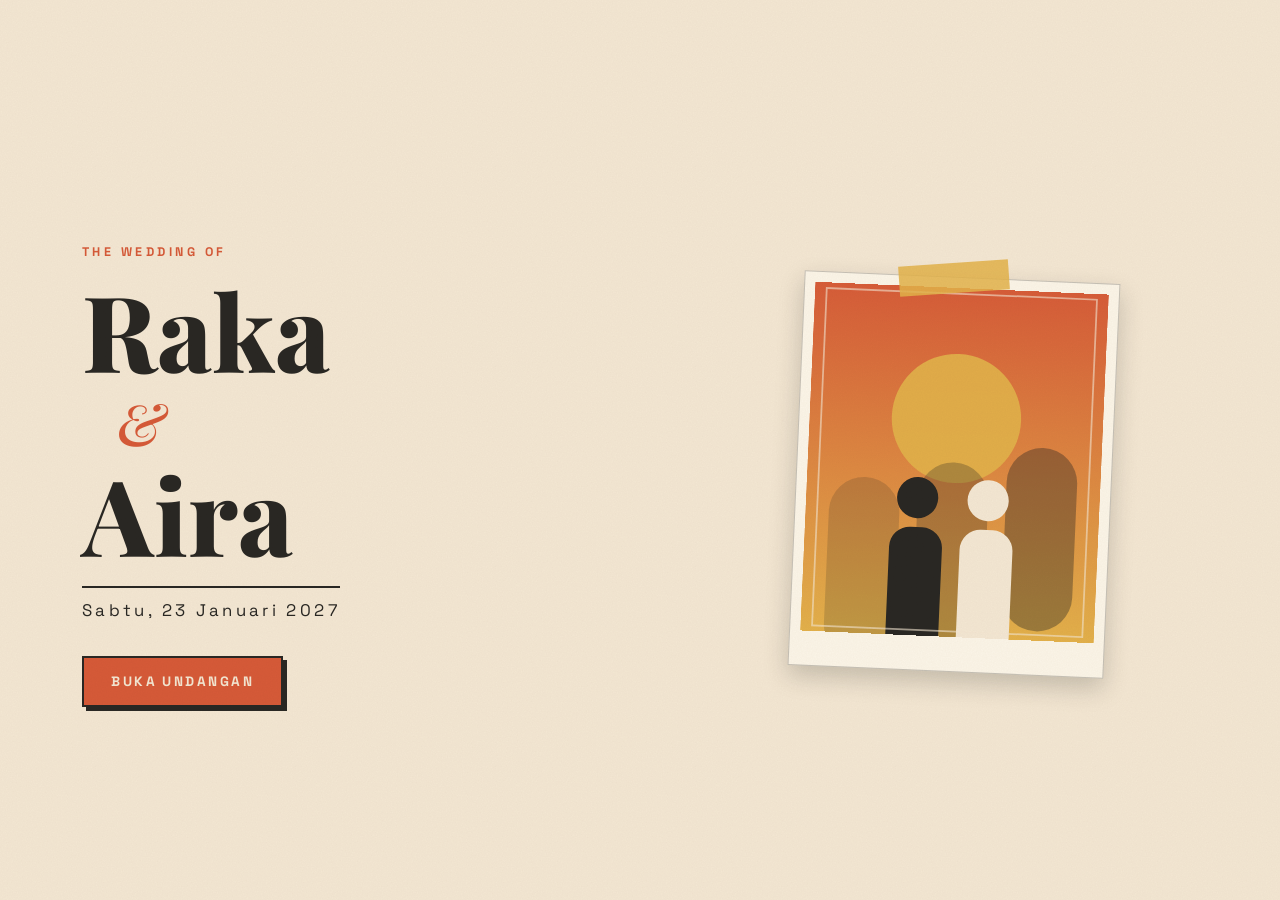
==== undangan-pernikahan/index.html @ 0d963711 "com" ====
<!DOCTYPE html>
<html lang="id">
<head>
<meta charset="UTF-8">
<meta name="viewport" content="width=device-width, initial-scale=1">
<title>The Wedding Invitation</title>
<link rel="preconnect" href="https://fonts.googleapis.com"><link rel="preconnect" href="https://fonts.gstatic.com" crossorigin>
<link href="https://fonts.googleapis.com/css2?family=Playfair+Display:ital,wght@0,500;0,800;1,500&family=Space+Grotesk:wght@400;500;700&display=swap" rel="stylesheet">
<link href="https://cdn.jsdelivr.net/npm/bootstrap@5.3.3/dist/css/bootstrap.min.css" rel="stylesheet">
<link href="css/style.css" rel="stylesheet">
</head>
<body class="locked">

<nav id="nav" class="navbar navbar-expand-lg fixed-top d-none">
  <div class="container">
    <a class="navbar-brand" href="#home">W/E</a>
    <div class="d-flex gap-2 order-lg-2">
      <button id="musicBtn" class="icon-btn" aria-label="Putar musik">▶</button>
      <button class="navbar-toggler icon-btn" data-bs-toggle="collapse" data-bs-target="#menu" aria-label="Menu"><span class="navbar-toggler-icon"></span></button>
    </div>
    <div class="collapse navbar-collapse order-lg-1" id="menu">
      <ul class="navbar-nav ms-lg-4">
        <li class="nav-item"><a class="nav-link" href="#home">Home</a></li>
        <li class="nav-item"><a class="nav-link" href="#story">Our Story</a></li>
        <li class="nav-item"><a class="nav-link" href="#couple">Mempelai</a></li>
        <li class="nav-item"><a class="nav-link" href="#acara">Acara</a></li>
        <li class="nav-item"><a class="nav-link" href="#lokasi">Lokasi</a></li>
        <li class="nav-item"><a class="nav-link" href="#gallery">Gallery</a></li>
        <li class="nav-item"><a class="nav-link" href="#rsvp">RSVP</a></li>
      </ul>
    </div>
  </div>
</nav>

<main>
<section id="home" class="hero container">
  <div class="row align-items-center g-4 w-100">
    <div class="col-md-7 order-2 order-md-1">
      <p class="kicker">THE WEDDING OF</p>
      <h1 class="names"><span id="gNick"></span><em>&amp;</em><span id="bNick"></span></h1>
      <p class="date-line" id="heroDate"></p><br>
      <button id="openBtn" class="btn btn-retro">BUKA UNDANGAN</button>
      <a id="scrollBtn" href="#story" class="btn btn-retro ghost d-none">GULIR KE BAWAH</a>
    </div>
    <div class="col-md-5 order-1 order-md-2"><div class="hero-img" id="coverPhoto"></div></div>
  </div>
</section>

<div id="content" class="d-none">
  <section id="story" class="sec teal"><div class="container"><h2 class="title rv">Our Story</h2><ol class="story" id="storyList"></ol></div></section>

  <section id="couple" class="sec"><div class="container"><h2 class="title rv">Mempelai</h2>
    <div class="row g-5 align-items-start justify-content-center" id="coupleRow"></div></div></section>

  <section class="sec cd-sec"><div class="container rv"><p class="kicker justify-content-center">MENUJU HARI BAHAGIA</p><div id="countdown"></div></div></section>

  <section id="acara" class="sec"><div class="container"><h2 class="title rv">Acara</h2><div class="row g-4" id="eventRow"></div></div></section>

  <section id="lokasi" class="sec teal"><div class="container"><h2 class="title rv">Lokasi</h2><div class="row g-4" id="locRow"></div></div></section>

  <section id="gallery" class="sec"><div class="container"><h2 class="title rv">Gallery</h2><div class="collage" id="collage"></div></div></section>

  <section id="rsvp" class="sec teal"><div class="container"><h2 class="title rv">RSVP</h2>
    <form id="rsvpForm" class="card-retro rsvp rv" novalidate>
      <div class="mb-3"><label class="form-label" for="fName">Nama tamu</label><input id="fName" class="form-control" autocomplete="name"><div class="invalid-feedback">Nama minimal 2 karakter.</div></div>
      <div class="mb-3"><label class="form-label" for="fStatus">Status kehadiran</label><select id="fStatus" class="form-select"><option>Hadir</option><option>Tidak Hadir</option></select></div>
      <div class="mb-3" id="guestWrap"><label class="form-label" for="fGuests">Jumlah tamu</label><input id="fGuests" type="number" inputmode="numeric" min="1" value="1" class="form-control"><div class="invalid-feedback" id="guestErr"></div></div>
      <div class="mb-3"><label class="form-label" for="fMsg">Ucapan dan doa</label><textarea id="fMsg" rows="4" class="form-control" maxlength="300"></textarea></div>
      <button class="btn btn-retro" id="sendBtn">KIRIM KONFIRMASI</button>
      <div id="rsvpAlert" class="alert mt-3 d-none mb-0" role="status"></div>
    </form></div></section>

  <footer class="foot">
    <p class="kicker justify-content-center">TERIMA KASIH</p>
    <p class="foot-t">Merupakan kehormatan dan kebahagiaan bagi kami apabila Bapak/Ibu/Saudara/i berkenan hadir dan memberikan doa restu.</p>
    <h2 class="names sm"><span id="fG"></span><em>&amp;</em><span id="fB"></span></h2>
    <p class="date-line" id="footDate"></p><span class="geo" aria-hidden="true"></span>
    <p class="small">Dibuat dengan cinta</p>
  </footer>
</div>
</main>

<div class="modal fade" id="lb" tabindex="-1" aria-label="Foto"><div class="modal-dialog modal-dialog-centered" style="max-width:520px"><div class="modal-content bg-transparent border-0">
  <button class="icon-btn ms-auto mb-2" data-bs-dismiss="modal" aria-label="Tutup">✕</button><div id="lbBody"></div></div></div></div>

<script src="https://cdn.jsdelivr.net/npm/bootstrap@5.3.3/dist/js/bootstrap.bundle.min.js"></script>
<script src="js/data.js"></script>
<script src="js/app.js"></script>
</body>
</html>
---- undangan-pernikahan/css/style.css ----
:root{--cream:#F3E7D3;--orange:#D65A38;--teal:#234E52;--brown:#292723;--gold:#E3B34B;--serif:'Playfair Display',serif;--sans:'Space Grotesk',sans-serif}
html{scroll-behavior:smooth;scroll-padding-top:70px}
body{background:var(--cream);color:var(--brown);font-family:var(--sans);line-height:1.6;overflow-x:hidden}
body.locked{overflow:hidden;height:100svh}
body::before{content:"";position:fixed;inset:0;pointer-events:none;z-index:50;opacity:.35;mix-blend-mode:multiply;
background-image:url("data:image/svg+xml,%3Csvg xmlns='http://www.w3.org/2000/svg' width='200' height='200'%3E%3Cfilter id='n'%3E%3CfeTurbulence type='fractalNoise' baseFrequency='.8' numOctaves='2'/%3E%3CfeColorMatrix values='0 0 0 0 .5 0 0 0 0 .4 0 0 0 0 .3 0 0 0 .25 0'/%3E%3C/filter%3E%3Crect width='200' height='200' filter='url(%23n)'/%3E%3C/svg%3E")}
h1,h2,h3{font-family:var(--serif);line-height:1.05}
#content{animation:fade 1s both}@keyframes fade{from{opacity:0}to{opacity:1}}
.kicker{font-size:.78rem;letter-spacing:.28em;font-weight:700;color:var(--orange);margin-bottom:.8rem;display:flex;align-items:center;gap:.5rem}
.small{font-size:.9rem;opacity:.8}
.sec{padding:84px 0}.sec.teal{background:var(--teal);color:var(--cream)}.sec.teal .kicker{color:var(--gold)}
.title{font-size:clamp(2.4rem,8vw,4.6rem);font-weight:800;margin-bottom:2.4rem}
.title::after{content:"";display:block;width:90px;height:6px;margin-top:14px;background:repeating-linear-gradient(-45deg,var(--orange) 0 6px,transparent 6px 12px)}
.teal .title::after{background:repeating-linear-gradient(-45deg,var(--gold) 0 6px,transparent 6px 12px)}
/* tombol */
.btn-retro{font:700 .85rem var(--sans);letter-spacing:.18em;padding:.95rem 1.7rem;min-height:46px;background:var(--orange);color:var(--cream);border:2px solid var(--brown);border-radius:0;box-shadow:4px 4px 0 var(--brown);transition:transform .2s,box-shadow .2s}
.btn-retro:hover,.btn-retro:focus{background:var(--orange);color:var(--cream);transform:translate(2px,2px);box-shadow:2px 2px 0 var(--brown)}
.btn-retro.ghost{background:transparent;color:var(--brown)}.btn-retro.ghost:hover{color:var(--brown)}
.btn-retro.sm{padding:.7rem 1.1rem;font-size:.75rem}.btn-retro.off{opacity:.45;box-shadow:none;cursor:not-allowed;display:inline-block}
.teal .btn-retro{border-color:var(--cream);box-shadow:4px 4px 0 var(--gold)}.teal .btn-retro.ghost{color:var(--cream)}
:focus-visible{outline:3px solid var(--gold)!important;outline-offset:3px}
/* navbar */
.navbar{background:rgba(243,231,211,.95);backdrop-filter:blur(6px);border-bottom:2px solid var(--brown);z-index:60}
.navbar-brand{font:800 1.2rem var(--serif);color:var(--orange)!important}
.nav-link{color:var(--brown)!important;font-weight:500;font-size:.92rem}.nav-link:hover{color:var(--orange)!important}
.icon-btn{width:44px;height:44px;border:2px solid var(--brown);background:var(--cream);color:var(--brown);border-radius:0;padding:0}.icon-btn:disabled{opacity:.4}
.navbar-toggler:focus{box-shadow:none}
/* hero */
.hero{min-height:100svh;display:flex;align-items:center;padding-top:90px;padding-bottom:40px}
.names{font-size:clamp(2.7rem,9vw,6.6rem);font-weight:800;margin:.3rem 0 1rem;overflow-wrap:anywhere}
.names em{display:block;color:var(--orange);font-size:.55em;font-weight:500;margin:.1em 0 .1em .6em}.names.sm{font-size:clamp(2rem,7vw,3.6rem)}
.date-line{font-size:1.05rem;letter-spacing:.2em;margin:0 0 2rem;border-top:2px solid var(--brown);display:inline-block;padding-top:.6rem}
.hero-img{position:relative;padding:12px;max-width:340px;margin:0 auto}.tape{position:absolute;top:-2px;left:50%;width:110px;height:30px;transform:translateX(-50%) rotate(-4deg);background:rgba(227,179,75,.85)}
/* foto */
.photo{margin:0;background:#fbf5e8;padding:10px 10px 34px;border:1px solid rgba(41,39,35,.25);box-shadow:0 10px 24px rgba(41,39,35,.22);width:100%;transition:transform .4s,box-shadow .4s}
.photo img,.ph{width:100%;height:100%;object-fit:cover;display:block}
.ph{display:grid;place-items:center;text-align:center;background:repeating-linear-gradient(45deg,#e3d3b6 0 10px,#ead9bc 10px 20px);color:var(--teal);font:700 .75rem var(--sans);letter-spacing:.2em;padding:8px}
.photo.tilt{transform:rotate(2.5deg)}.photo.hov{cursor:zoom-in}.photo.hov:hover{transform:rotate(-1deg) scale(1.02);box-shadow:0 16px 30px rgba(41,39,35,.3)}
.rv{opacity:0;transform:translateY(26px);transition:opacity .8s,transform .8s}.rv.on{opacity:1;transform:none}
/* mempelai */
.couple.b{margin-top:70px}.couple h3{font-size:1.7rem}.nick{font:italic 1.2rem var(--serif);color:var(--orange)}
.geo{width:46px;height:46px;border:3px solid var(--orange);transform:rotate(45deg);box-shadow:8px 8px 0 var(--teal);display:block;margin:2rem auto}
@media(max-width:767px){.couple.b{margin-top:0}.couple{max-width:360px;margin-inline:auto}}
/* story */
.story{list-style:none;padding:0 0 0 22px;border-left:3px dashed var(--gold);margin:0 0 0 8px;display:grid;gap:2.4rem}
.story li{position:relative}.story li::before{content:"";position:absolute;left:-33px;top:14px;width:18px;height:18px;background:var(--orange);border:3px solid var(--cream);transform:rotate(45deg)}
.film .photo{background:#0f0e0d;border:0;padding:22px 8px;box-shadow:0 8px 20px rgba(0,0,0,.4);background-image:repeating-linear-gradient(90deg,transparent 0 10px,#f3e7d3 10px 18px,transparent 18px 26px);background-size:100% 10px;background-repeat:no-repeat;background-position:0 6px}
.chip{display:inline-block;background:var(--gold);color:var(--brown);font-weight:700;font-size:.75rem;letter-spacing:.15em;padding:.2rem .7rem}.film h3{font-size:1.7rem;margin:.5rem 0}
/* countdown */
.cd-sec{text-align:center}.cd{display:grid;grid-template-columns:repeat(4,1fr);gap:10px;max-width:560px;margin:0 auto}
.cd div{border:2px solid var(--brown);padding:14px 4px;background:rgba(255,255,255,.35);box-shadow:4px 4px 0 var(--orange)}
.cd b{display:block;font:800 clamp(1.8rem,8vw,3rem) var(--serif);color:var(--teal)}.cd span{font-size:.7rem;letter-spacing:.2em;text-transform:uppercase}.msg{font:italic 1.3rem var(--serif)}
/* kartu */
.card-retro{background:var(--cream);color:var(--brown);border:1px solid var(--brown);padding:26px;position:relative;box-shadow:6px 6px 0 var(--orange)}.teal .card-retro{box-shadow:6px 6px 0 var(--gold)}
.ev h3{font-size:1.9rem}.ev-ic{position:absolute;top:14px;right:18px;font-size:1.8rem;color:var(--orange)}.ev-d{font-weight:700;margin:.6rem 0 0}.ev-t{color:var(--teal);font-weight:700}
.card-retro .kicker{color:var(--orange)}.loc h3{font-size:1.5rem;margin:1rem 0 .3rem}
.pin{width:14px;height:14px;background:var(--orange);border-radius:50% 50% 50% 0;transform:rotate(-45deg);display:inline-block;position:relative}.pin::after{content:"";position:absolute;inset:4px;background:var(--cream);border-radius:50%}
.map{aspect-ratio:4/3;border:2px solid var(--teal);overflow:hidden;background:#e3d3b6}.map iframe{width:100%;height:100%;border:0;display:block}
/* galeri */
.collage{columns:3 220px;column-gap:20px}.collage>*{break-inside:avoid;margin-bottom:20px}
/* form */
.rsvp{max-width:560px}.form-label{font-weight:700;font-size:.85rem;letter-spacing:.06em}
.rsvp .form-control,.rsvp .form-select{border:2px solid var(--brown);border-radius:0;background-color:#fbf5e8;padding:.8rem}
.alert{border-radius:0;border-left:5px solid}
/* footer */
.foot{text-align:center;padding:80px 22px 40px;background:var(--brown);color:var(--cream)}.foot .kicker{color:var(--gold)}.foot-t{max-width:520px;margin:0 auto 1.6rem}
.foot .names em{color:var(--gold);margin-left:0}.foot .date-line{border-color:var(--gold);margin:0}.foot .geo{border-color:var(--gold);box-shadow:8px 8px 0 var(--orange);width:30px;height:30px;margin:2.4rem auto 2rem}
@media(prefers-reduced-motion:reduce){*{animation:none!important;transition:none!important;scroll-behavior:auto!important}.rv{opacity:1;transform:none}}
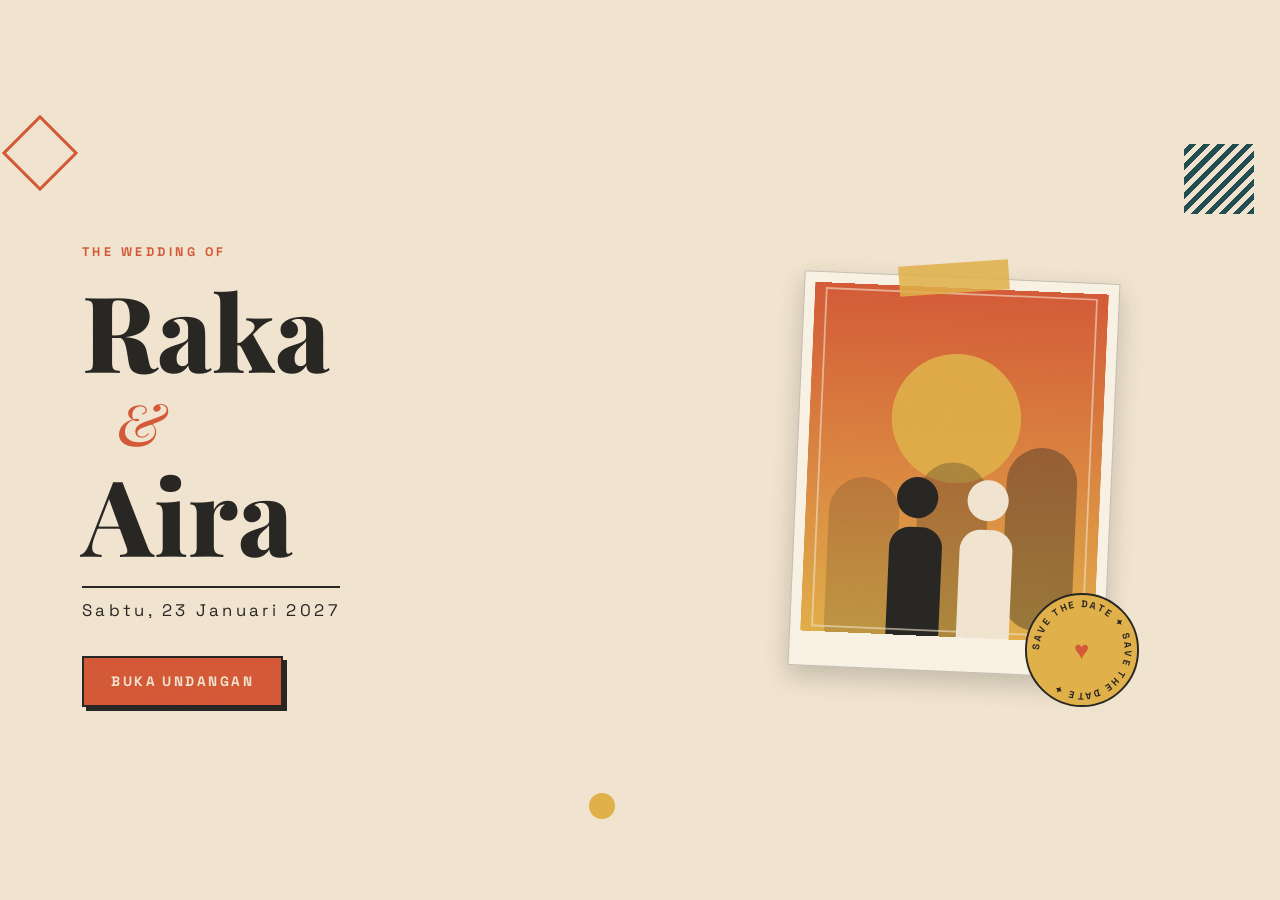
==== commit 9ee5c68b: "animasi" ====
--- a/undangan-pernikahan/index.html
+++ b/undangan-pernikahan/index.html
@@ -10,6 +10,7 @@
 <link href="css/style.css" rel="stylesheet">
 </head>
 <body class="locked">
+<div id="progress"></div><div id="confetti" aria-hidden="true"></div>
 
 <nav id="nav" class="navbar navbar-expand-lg fixed-top d-none">
   <div class="container">
@@ -34,19 +35,24 @@
 
 <main>
 <section id="home" class="hero container">
+  <span class="shape s1"></span><span class="shape s2"></span><span class="shape s3"></span>
   <div class="row align-items-center g-4 w-100">
     <div class="col-md-7 order-2 order-md-1">
+      <p class="guest d-none" id="guestBlock">Kepada Yth.<b id="guestName"></b></p>
       <p class="kicker">THE WEDDING OF</p>
       <h1 class="names"><span id="gNick"></span><em>&amp;</em><span id="bNick"></span></h1>
       <p class="date-line" id="heroDate"></p><br>
       <button id="openBtn" class="btn btn-retro">BUKA UNDANGAN</button>
       <a id="scrollBtn" href="#story" class="btn btn-retro ghost d-none">GULIR KE BAWAH</a>
     </div>
-    <div class="col-md-5 order-1 order-md-2"><div class="hero-img" id="coverPhoto"></div></div>
+    <div class="col-md-5 order-1 order-md-2"><div class="hero-wrap"><div class="hero-img" id="coverPhoto"></div>
+      <div class="badge-spin" aria-hidden="true"><svg viewBox="0 0 120 120" class="spin"><defs><path id="circ" d="M60,60 m-44,0 a44,44 0 1,1 88,0 a44,44 0 1,1 -88,0"/></defs><circle cx="60" cy="60" r="58" fill="#E3B34B" stroke="#292723" stroke-width="2"/><text font-size="10" font-weight="700" letter-spacing="2.5" fill="#292723" font-family="Space Grotesk,sans-serif"><textPath href="#circ">SAVE THE DATE ✦ SAVE THE DATE ✦</textPath></text></svg><span class="badge-star">♥</span></div>
+    </div></div>
   </div>
 </section>
 
 <div id="content" class="d-none">
+  <div class="ticker" aria-hidden="true"><div class="ticker-in"></div></div>
   <section id="story" class="sec teal"><div class="container"><h2 class="title rv">Our Story</h2><ol class="story" id="storyList"></ol></div></section>
 
   <section id="couple" class="sec"><div class="container"><h2 class="title rv">Mempelai</h2>
@@ -54,7 +60,8 @@
 
   <section class="sec cd-sec"><div class="container rv"><p class="kicker justify-content-center">MENUJU HARI BAHAGIA</p><div id="countdown"></div></div></section>
 
-  <section id="acara" class="sec"><div class="container"><h2 class="title rv">Acara</h2><div class="row g-4" id="eventRow"></div></div></section>
+  <section id="acara" class="sec"><div class="container"><h2 class="title rv">Acara</h2><div class="row g-4" id="eventRow"></div>
+    <div class="text-center mt-4 rv"><button id="icsBtn" class="btn btn-retro ghost">SIMPAN KE KALENDER</button></div></div></section>
 
   <section id="lokasi" class="sec teal"><div class="container"><h2 class="title rv">Lokasi</h2><div class="row g-4" id="locRow"></div></div></section>
 
@@ -70,21 +77,25 @@
       <div id="rsvpAlert" class="alert mt-3 d-none mb-0" role="status"></div>
     </form></div></section>
 
+  <div class="ticker" aria-hidden="true"><div class="ticker-in"></div></div>
   <footer class="foot">
     <p class="kicker justify-content-center">TERIMA KASIH</p>
     <p class="foot-t">Merupakan kehormatan dan kebahagiaan bagi kami apabila Bapak/Ibu/Saudara/i berkenan hadir dan memberikan doa restu.</p>
     <h2 class="names sm"><span id="fG"></span><em>&amp;</em><span id="fB"></span></h2>
     <p class="date-line" id="footDate"></p><span class="geo" aria-hidden="true"></span>
+    <a id="shareBtn" class="btn btn-retro sm mb-4" target="_blank" rel="noopener noreferrer">BAGIKAN VIA WHATSAPP</a>
     <p class="small">Dibuat dengan cinta</p>
   </footer>
 </div>
 </main>
 
+<button id="toTop" class="icon-btn" aria-label="Kembali ke atas">↑</button>
 <div class="modal fade" id="lb" tabindex="-1" aria-label="Foto"><div class="modal-dialog modal-dialog-centered" style="max-width:520px"><div class="modal-content bg-transparent border-0">
   <button class="icon-btn ms-auto mb-2" data-bs-dismiss="modal" aria-label="Tutup">✕</button><div id="lbBody"></div></div></div></div>
 
 <script src="https://cdn.jsdelivr.net/npm/bootstrap@5.3.3/dist/js/bootstrap.bundle.min.js"></script>
 <script src="js/data.js"></script>
 <script src="js/app.js"></script>
+<script src="js/extras.js"></script>
 </body>
 </html>
--- a/undangan-pernikahan/css/style.css
+++ b/undangan-pernikahan/css/style.css
@@ -66,3 +66,52 @@
 .foot{text-align:center;padding:80px 22px 40px;background:var(--brown);color:var(--cream)}.foot .kicker{color:var(--gold)}.foot-t{max-width:520px;margin:0 auto 1.6rem}
 .foot .names em{color:var(--gold);margin-left:0}.foot .date-line{border-color:var(--gold);margin:0}.foot .geo{border-color:var(--gold);box-shadow:8px 8px 0 var(--orange);width:30px;height:30px;margin:2.4rem auto 2rem}
 @media(prefers-reduced-motion:reduce){*{animation:none!important;transition:none!important;scroll-behavior:auto!important}.rv{opacity:1;transform:none}}
+
+/* ===== EXTRAS: animasi & perintilan ===== */
+#progress{position:fixed;top:0;left:0;height:4px;width:0;z-index:80;background:linear-gradient(90deg,var(--orange),var(--gold))}
+.hero .row{position:relative;z-index:1}
+@keyframes rise{from{opacity:0;transform:translateY(28px)}to{opacity:1;transform:none}}
+.hero .col-md-7>*{opacity:0;animation:rise .9s cubic-bezier(.2,.7,.2,1) forwards}
+.hero .col-md-7>:nth-child(1){animation-delay:.1s}.hero .col-md-7>:nth-child(2){animation-delay:.2s}.hero .col-md-7>:nth-child(3){animation-delay:.35s}
+.hero .col-md-7>:nth-child(4){animation-delay:.5s}.hero .col-md-7>:nth-child(n+5){animation-delay:.65s}
+.guest{font-size:.95rem;letter-spacing:.12em;border-left:4px solid var(--orange);padding-left:.8rem;margin-bottom:1.4rem}
+.guest b{display:block;font:800 1.5rem var(--serif);letter-spacing:0}
+.hero-wrap{position:relative;max-width:340px;margin:0 auto}
+@keyframes sway{0%,100%{transform:rotate(2.5deg) translateY(0)}50%{transform:rotate(1deg) translateY(-10px)}}
+.photo.tilt{animation:sway 7s ease-in-out infinite}
+.badge-spin{position:absolute;right:-16px;bottom:-24px;width:116px;height:116px;z-index:3}
+.badge-spin svg{width:100%;height:100%;animation:spin 18s linear infinite}
+.badge-star{position:absolute;inset:0;display:grid;place-items:center;color:var(--orange);font-size:1.6rem}
+@keyframes spin{to{transform:rotate(360deg)}}
+.shape{position:absolute;z-index:0;pointer-events:none}
+.s1{top:14%;left:1%;width:54px;height:54px;border:3px solid var(--orange);transform:rotate(45deg);animation:float 9s ease-in-out infinite}
+.s2{bottom:9%;left:46%;width:26px;height:26px;border-radius:50%;background:var(--gold);animation:float 7s ease-in-out infinite reverse}
+.s3{top:16%;right:2%;width:70px;height:70px;background:repeating-linear-gradient(-45deg,var(--teal) 0 5px,transparent 5px 10px);animation:float 11s ease-in-out infinite}
+@keyframes float{50%{translate:0 -18px}}
+/* ticker */
+.ticker{overflow:hidden;background:var(--brown);color:var(--gold);border-block:3px double var(--gold);padding:.55rem 0;white-space:nowrap;font:700 .8rem var(--sans);letter-spacing:.35em}
+.ticker-in{display:inline-flex;animation:marq 40s linear infinite}.ticker-in span{padding-right:2rem}
+@keyframes marq{to{transform:translateX(-50%)}}
+/* tombol berkilau */
+.btn-retro{position:relative;overflow:hidden}
+.btn-retro::after{content:"";position:absolute;top:0;left:-80%;width:50%;height:100%;background:linear-gradient(100deg,transparent,rgba(255,255,255,.45),transparent);transform:skewX(-20deg)}
+.btn-retro:hover::after{left:130%;transition:left .7s}
+/* nomor section & ornamen kartu */
+#content{counter-reset:sec}
+.sec .title::before{counter-increment:sec;content:"N° " counter(sec,decimal-leading-zero);display:block;font:700 .75rem var(--sans);letter-spacing:.3em;color:var(--orange);margin-bottom:.6rem}
+.teal .title::before{color:var(--gold)}
+.card-retro::before{content:"+";position:absolute;top:5px;left:9px;font:700 .85rem var(--sans);color:var(--orange);opacity:.7}
+.card-retro:hover{transform:translate(-2px,-2px);box-shadow:8px 8px 0 var(--orange);transition:.25s}.teal .card-retro:hover{box-shadow:8px 8px 0 var(--gold)}
+/* timeline, mempelai, countdown */
+@keyframes pulse{50%{box-shadow:0 0 0 7px rgba(227,179,75,.35)}}
+.story li::before{animation:pulse 2.4s ease-in-out infinite}
+.couple.a.rv{transform:translateX(-40px)}.couple.b.rv{transform:translateX(40px)}.couple.a.rv.on,.couple.b.rv.on{transform:none}
+.geo{animation:spin 14s linear infinite}
+@keyframes pop{0%{transform:translateY(-8px) scale(1.15);color:var(--orange)}100%{transform:none}}
+.cd b.pop{animation:pop .5s}
+/* confetti & back-to-top */
+#confetti{position:fixed;inset:0;pointer-events:none;z-index:90;overflow:hidden}
+#confetti i{position:absolute;top:-20px;width:10px;height:10px;transform:rotate(45deg);animation:fall var(--d) ease-in forwards}
+@keyframes fall{to{transform:translate(var(--x),105vh) rotate(540deg);opacity:.8}}
+#toTop{position:fixed;right:16px;bottom:16px;z-index:70;opacity:0;visibility:hidden;transition:.3s;box-shadow:3px 3px 0 var(--orange)}#toTop.show{opacity:1;visibility:visible}
+@media(max-width:767px){.badge-spin{right:-6px;width:96px;height:96px}.s3{display:none}}
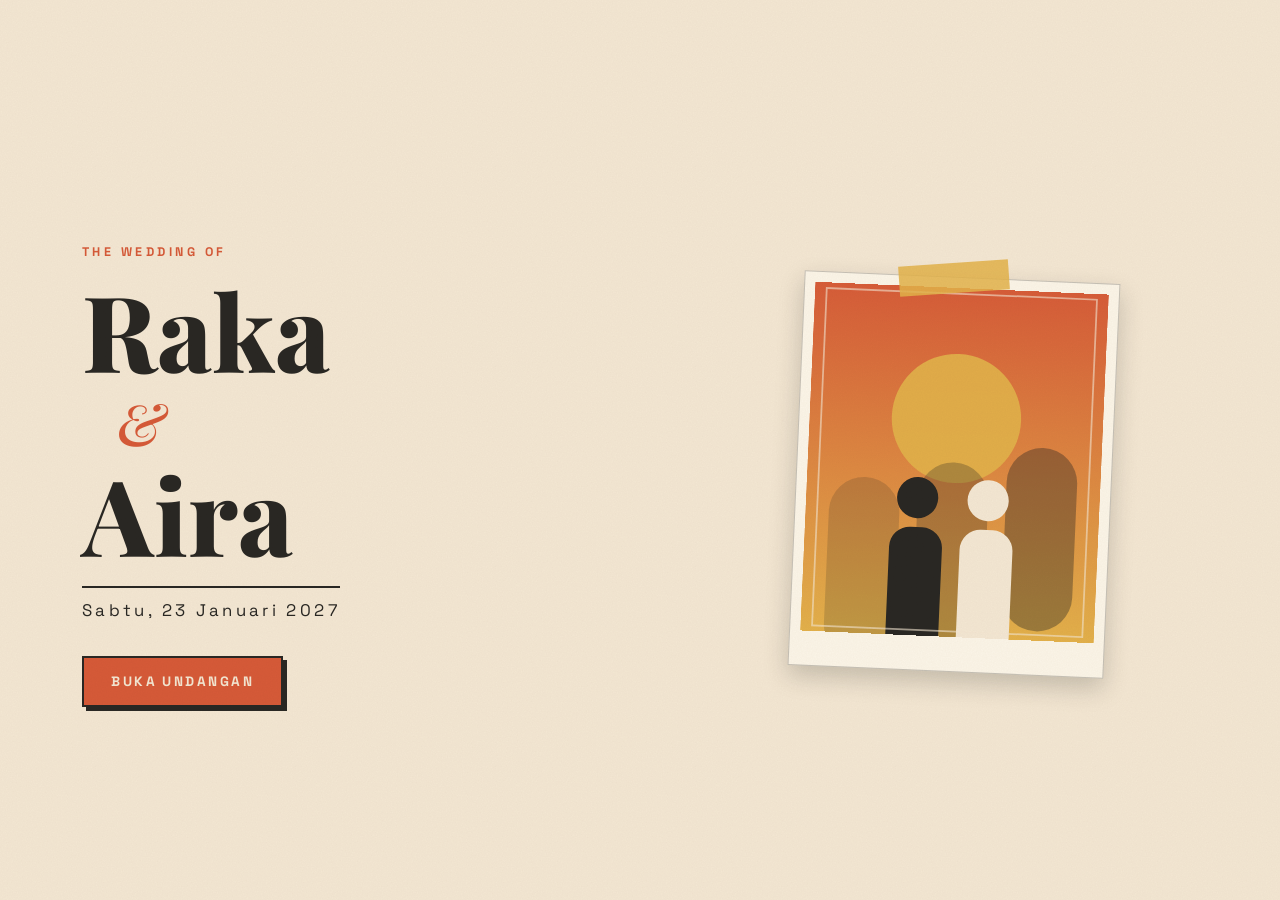
==== commit 4ad9c840: "." ====
--- a/undangan-pernikahan/index.html
+++ b/undangan-pernikahan/index.html
@@ -10,7 +10,6 @@
 <link href="css/style.css" rel="stylesheet">
 </head>
 <body class="locked">
-<div id="progress"></div><div id="confetti" aria-hidden="true"></div>
 
 <nav id="nav" class="navbar navbar-expand-lg fixed-top d-none">
   <div class="container">
@@ -35,24 +34,19 @@
 
 <main>
 <section id="home" class="hero container">
-  <span class="shape s1"></span><span class="shape s2"></span><span class="shape s3"></span>
   <div class="row align-items-center g-4 w-100">
     <div class="col-md-7 order-2 order-md-1">
-      <p class="guest d-none" id="guestBlock">Kepada Yth.<b id="guestName"></b></p>
       <p class="kicker">THE WEDDING OF</p>
       <h1 class="names"><span id="gNick"></span><em>&amp;</em><span id="bNick"></span></h1>
       <p class="date-line" id="heroDate"></p><br>
       <button id="openBtn" class="btn btn-retro">BUKA UNDANGAN</button>
       <a id="scrollBtn" href="#story" class="btn btn-retro ghost d-none">GULIR KE BAWAH</a>
     </div>
-    <div class="col-md-5 order-1 order-md-2"><div class="hero-wrap"><div class="hero-img" id="coverPhoto"></div>
-      <div class="badge-spin" aria-hidden="true"><svg viewBox="0 0 120 120" class="spin"><defs><path id="circ" d="M60,60 m-44,0 a44,44 0 1,1 88,0 a44,44 0 1,1 -88,0"/></defs><circle cx="60" cy="60" r="58" fill="#E3B34B" stroke="#292723" stroke-width="2"/><text font-size="10" font-weight="700" letter-spacing="2.5" fill="#292723" font-family="Space Grotesk,sans-serif"><textPath href="#circ">SAVE THE DATE ✦ SAVE THE DATE ✦</textPath></text></svg><span class="badge-star">♥</span></div>
-    </div></div>
+    <div class="col-md-5 order-1 order-md-2"><div class="hero-img" id="coverPhoto"></div></div>
   </div>
 </section>
 
 <div id="content" class="d-none">
-  <div class="ticker" aria-hidden="true"><div class="ticker-in"></div></div>
   <section id="story" class="sec teal"><div class="container"><h2 class="title rv">Our Story</h2><ol class="story" id="storyList"></ol></div></section>
 
   <section id="couple" class="sec"><div class="container"><h2 class="title rv">Mempelai</h2>
@@ -60,8 +54,7 @@
 
   <section class="sec cd-sec"><div class="container rv"><p class="kicker justify-content-center">MENUJU HARI BAHAGIA</p><div id="countdown"></div></div></section>
 
-  <section id="acara" class="sec"><div class="container"><h2 class="title rv">Acara</h2><div class="row g-4" id="eventRow"></div>
-    <div class="text-center mt-4 rv"><button id="icsBtn" class="btn btn-retro ghost">SIMPAN KE KALENDER</button></div></div></section>
+  <section id="acara" class="sec"><div class="container"><h2 class="title rv">Acara</h2><div class="row g-4" id="eventRow"></div></div></section>
 
   <section id="lokasi" class="sec teal"><div class="container"><h2 class="title rv">Lokasi</h2><div class="row g-4" id="locRow"></div></div></section>
 
@@ -77,25 +70,21 @@
       <div id="rsvpAlert" class="alert mt-3 d-none mb-0" role="status"></div>
     </form></div></section>
 
-  <div class="ticker" aria-hidden="true"><div class="ticker-in"></div></div>
   <footer class="foot">
     <p class="kicker justify-content-center">TERIMA KASIH</p>
     <p class="foot-t">Merupakan kehormatan dan kebahagiaan bagi kami apabila Bapak/Ibu/Saudara/i berkenan hadir dan memberikan doa restu.</p>
     <h2 class="names sm"><span id="fG"></span><em>&amp;</em><span id="fB"></span></h2>
     <p class="date-line" id="footDate"></p><span class="geo" aria-hidden="true"></span>
-    <a id="shareBtn" class="btn btn-retro sm mb-4" target="_blank" rel="noopener noreferrer">BAGIKAN VIA WHATSAPP</a>
     <p class="small">Dibuat dengan cinta</p>
   </footer>
 </div>
 </main>
 
-<button id="toTop" class="icon-btn" aria-label="Kembali ke atas">↑</button>
 <div class="modal fade" id="lb" tabindex="-1" aria-label="Foto"><div class="modal-dialog modal-dialog-centered" style="max-width:520px"><div class="modal-content bg-transparent border-0">
   <button class="icon-btn ms-auto mb-2" data-bs-dismiss="modal" aria-label="Tutup">✕</button><div id="lbBody"></div></div></div></div>
 
 <script src="https://cdn.jsdelivr.net/npm/bootstrap@5.3.3/dist/js/bootstrap.bundle.min.js"></script>
 <script src="js/data.js"></script>
 <script src="js/app.js"></script>
-<script src="js/extras.js"></script>
 </body>
 </html>
--- a/undangan-pernikahan/css/style.css
+++ b/undangan-pernikahan/css/style.css
@@ -66,52 +66,3 @@
 .foot{text-align:center;padding:80px 22px 40px;background:var(--brown);color:var(--cream)}.foot .kicker{color:var(--gold)}.foot-t{max-width:520px;margin:0 auto 1.6rem}
 .foot .names em{color:var(--gold);margin-left:0}.foot .date-line{border-color:var(--gold);margin:0}.foot .geo{border-color:var(--gold);box-shadow:8px 8px 0 var(--orange);width:30px;height:30px;margin:2.4rem auto 2rem}
 @media(prefers-reduced-motion:reduce){*{animation:none!important;transition:none!important;scroll-behavior:auto!important}.rv{opacity:1;transform:none}}
-
-/* ===== EXTRAS: animasi & perintilan ===== */
-#progress{position:fixed;top:0;left:0;height:4px;width:0;z-index:80;background:linear-gradient(90deg,var(--orange),var(--gold))}
-.hero .row{position:relative;z-index:1}
-@keyframes rise{from{opacity:0;transform:translateY(28px)}to{opacity:1;transform:none}}
-.hero .col-md-7>*{opacity:0;animation:rise .9s cubic-bezier(.2,.7,.2,1) forwards}
-.hero .col-md-7>:nth-child(1){animation-delay:.1s}.hero .col-md-7>:nth-child(2){animation-delay:.2s}.hero .col-md-7>:nth-child(3){animation-delay:.35s}
-.hero .col-md-7>:nth-child(4){animation-delay:.5s}.hero .col-md-7>:nth-child(n+5){animation-delay:.65s}
-.guest{font-size:.95rem;letter-spacing:.12em;border-left:4px solid var(--orange);padding-left:.8rem;margin-bottom:1.4rem}
-.guest b{display:block;font:800 1.5rem var(--serif);letter-spacing:0}
-.hero-wrap{position:relative;max-width:340px;margin:0 auto}
-@keyframes sway{0%,100%{transform:rotate(2.5deg) translateY(0)}50%{transform:rotate(1deg) translateY(-10px)}}
-.photo.tilt{animation:sway 7s ease-in-out infinite}
-.badge-spin{position:absolute;right:-16px;bottom:-24px;width:116px;height:116px;z-index:3}
-.badge-spin svg{width:100%;height:100%;animation:spin 18s linear infinite}
-.badge-star{position:absolute;inset:0;display:grid;place-items:center;color:var(--orange);font-size:1.6rem}
-@keyframes spin{to{transform:rotate(360deg)}}
-.shape{position:absolute;z-index:0;pointer-events:none}
-.s1{top:14%;left:1%;width:54px;height:54px;border:3px solid var(--orange);transform:rotate(45deg);animation:float 9s ease-in-out infinite}
-.s2{bottom:9%;left:46%;width:26px;height:26px;border-radius:50%;background:var(--gold);animation:float 7s ease-in-out infinite reverse}
-.s3{top:16%;right:2%;width:70px;height:70px;background:repeating-linear-gradient(-45deg,var(--teal) 0 5px,transparent 5px 10px);animation:float 11s ease-in-out infinite}
-@keyframes float{50%{translate:0 -18px}}
-/* ticker */
-.ticker{overflow:hidden;background:var(--brown);color:var(--gold);border-block:3px double var(--gold);padding:.55rem 0;white-space:nowrap;font:700 .8rem var(--sans);letter-spacing:.35em}
-.ticker-in{display:inline-flex;animation:marq 40s linear infinite}.ticker-in span{padding-right:2rem}
-@keyframes marq{to{transform:translateX(-50%)}}
-/* tombol berkilau */
-.btn-retro{position:relative;overflow:hidden}
-.btn-retro::after{content:"";position:absolute;top:0;left:-80%;width:50%;height:100%;background:linear-gradient(100deg,transparent,rgba(255,255,255,.45),transparent);transform:skewX(-20deg)}
-.btn-retro:hover::after{left:130%;transition:left .7s}
-/* nomor section & ornamen kartu */
-#content{counter-reset:sec}
-.sec .title::before{counter-increment:sec;content:"N° " counter(sec,decimal-leading-zero);display:block;font:700 .75rem var(--sans);letter-spacing:.3em;color:var(--orange);margin-bottom:.6rem}
-.teal .title::before{color:var(--gold)}
-.card-retro::before{content:"+";position:absolute;top:5px;left:9px;font:700 .85rem var(--sans);color:var(--orange);opacity:.7}
-.card-retro:hover{transform:translate(-2px,-2px);box-shadow:8px 8px 0 var(--orange);transition:.25s}.teal .card-retro:hover{box-shadow:8px 8px 0 var(--gold)}
-/* timeline, mempelai, countdown */
-@keyframes pulse{50%{box-shadow:0 0 0 7px rgba(227,179,75,.35)}}
-.story li::before{animation:pulse 2.4s ease-in-out infinite}
-.couple.a.rv{transform:translateX(-40px)}.couple.b.rv{transform:translateX(40px)}.couple.a.rv.on,.couple.b.rv.on{transform:none}
-.geo{animation:spin 14s linear infinite}
-@keyframes pop{0%{transform:translateY(-8px) scale(1.15);color:var(--orange)}100%{transform:none}}
-.cd b.pop{animation:pop .5s}
-/* confetti & back-to-top */
-#confetti{position:fixed;inset:0;pointer-events:none;z-index:90;overflow:hidden}
-#confetti i{position:absolute;top:-20px;width:10px;height:10px;transform:rotate(45deg);animation:fall var(--d) ease-in forwards}
-@keyframes fall{to{transform:translate(var(--x),105vh) rotate(540deg);opacity:.8}}
-#toTop{position:fixed;right:16px;bottom:16px;z-index:70;opacity:0;visibility:hidden;transition:.3s;box-shadow:3px 3px 0 var(--orange)}#toTop.show{opacity:1;visibility:visible}
-@media(max-width:767px){.badge-spin{right:-6px;width:96px;height:96px}.s3{display:none}}
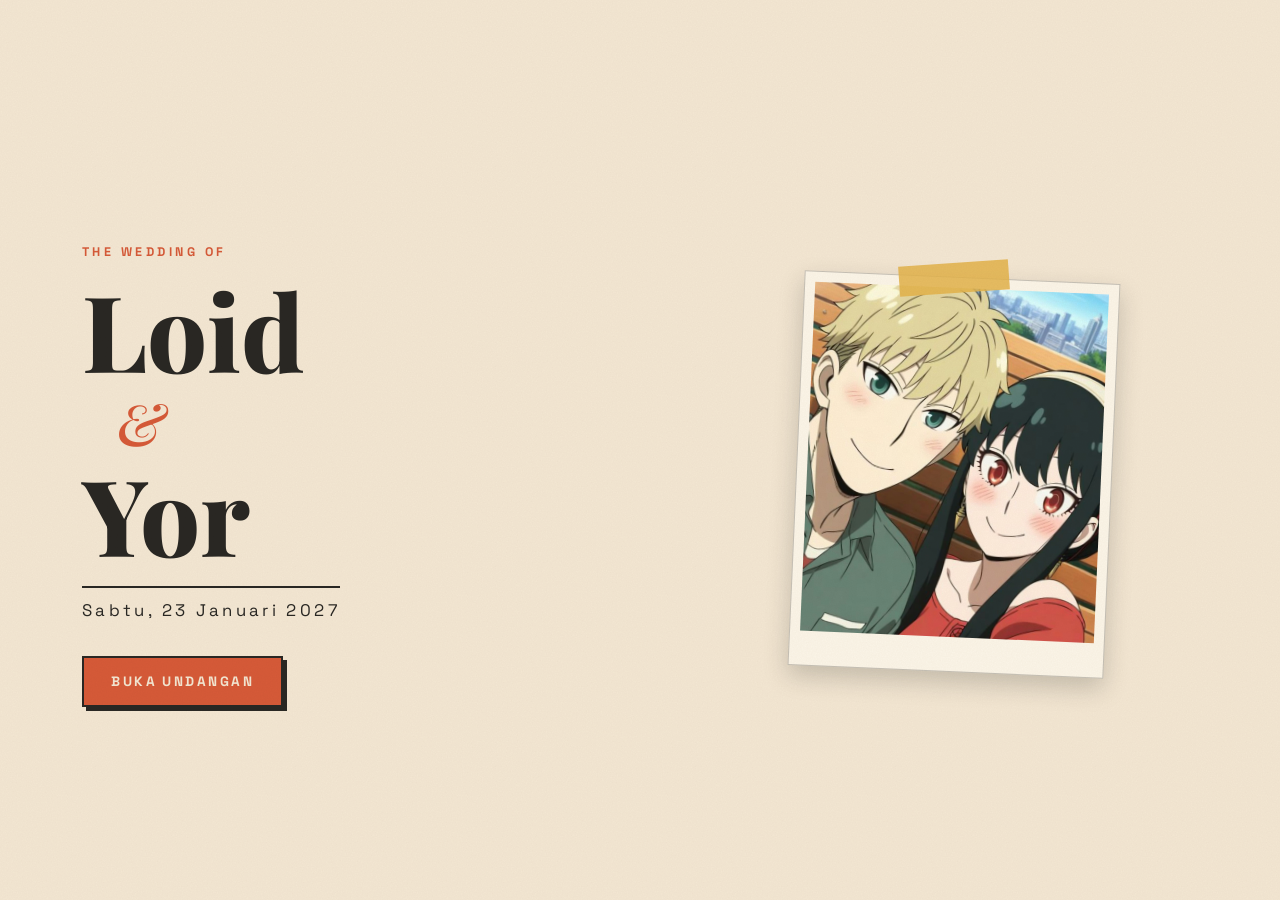
==== commit 92f25d00: "fix" ====
--- a/undangan-pernikahan/index.html
+++ b/undangan-pernikahan/index.html
@@ -75,7 +75,7 @@
     <p class="foot-t">Merupakan kehormatan dan kebahagiaan bagi kami apabila Bapak/Ibu/Saudara/i berkenan hadir dan memberikan doa restu.</p>
     <h2 class="names sm"><span id="fG"></span><em>&amp;</em><span id="fB"></span></h2>
     <p class="date-line" id="footDate"></p><span class="geo" aria-hidden="true"></span>
-    <p class="small">Dibuat dengan cinta</p>
+    <p class="small">Made with love</p>
   </footer>
 </div>
 </main>
